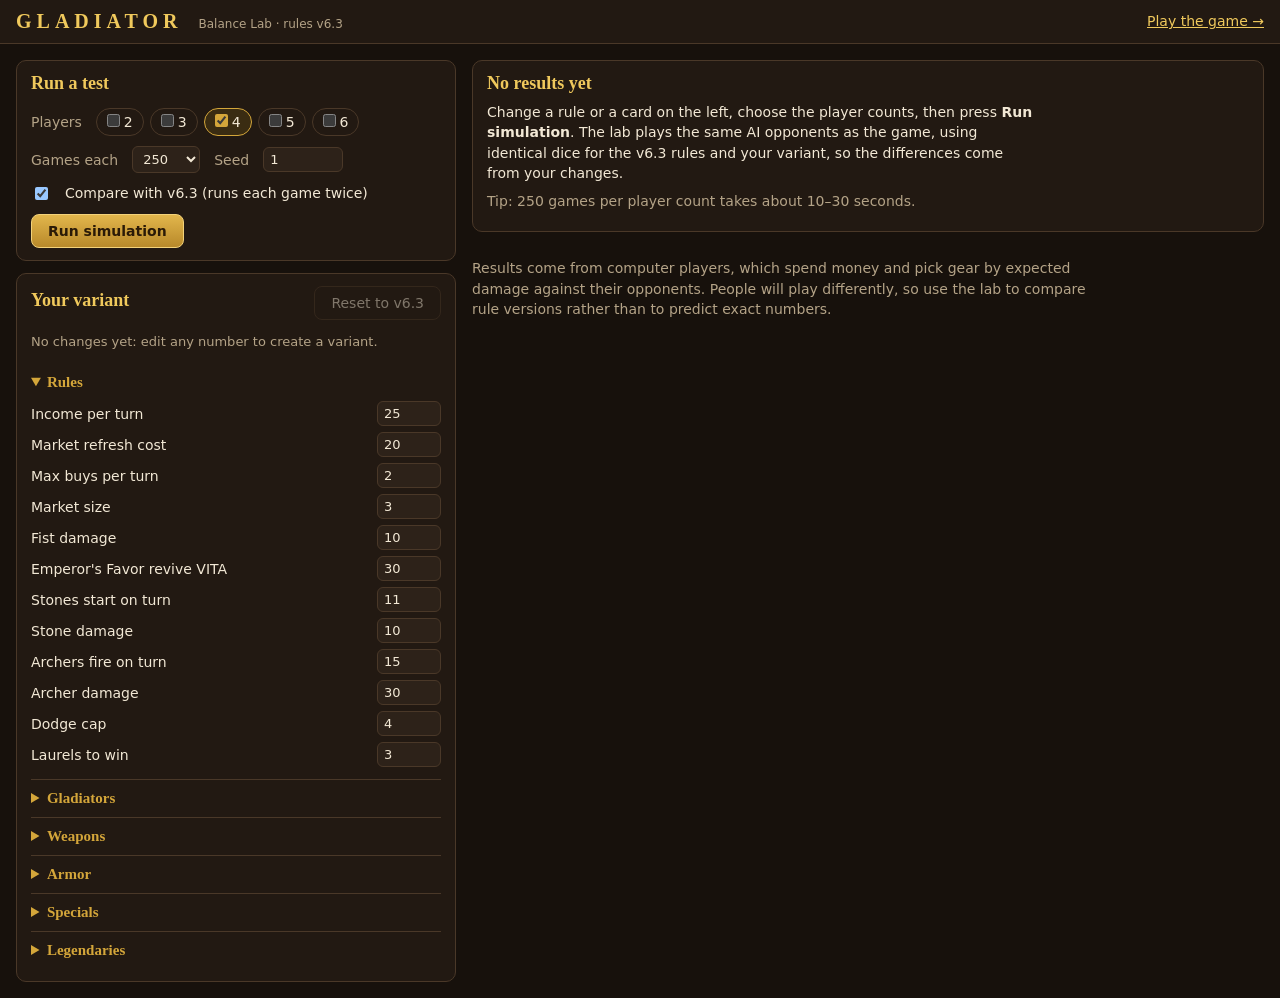
==== lab.html @ 1f02bc25 "Add balance lab and art folder lab.html runs AI-vs-AI games with edited rules and card stats and com" ====
<!doctype html>
<html lang="en">
<head>
  <meta charset="utf-8">
  <meta name="viewport" content="width=device-width, initial-scale=1, viewport-fit=cover">
  <title>Gladiator Balance Lab</title>
  <style id="lab-style">
    /* Layout: a two-column workbench, rule editor on the left, results on the right; one column on phones. */
    :root {
      color-scheme: dark;
      --bg: #17110c;
      --panel: #221912;
      --panel2: #2d2219;
      --line: #4a3828;
      --text: #f2e8d5;
      --muted: #b4a387;
      --bronze: #d4a63a;
      --bronze2: #f0c95c;
      --changed: #3a2c12;
      --s1: #3987e5;  /* v6.3 baseline */
      --s2: #d95926;  /* your variant */
      --up: #f0c95c;
      --down: #8fc2f0;
      --display: Georgia, 'Times New Roman', serif;
      --body: system-ui, -apple-system, 'Segoe UI', Roboto, sans-serif;
    }
    * { box-sizing: border-box; }
    body { margin: 0; background: var(--bg); color: var(--text); font: 14px/1.45 var(--body); }
    body::before { content: ''; position: fixed; inset: 0 0 auto; height: env(safe-area-inset-top, 0px); z-index: 10; background: var(--panel); }
    header.top { position: sticky; top: env(safe-area-inset-top, 0px); z-index: 5; background: var(--panel); border-bottom: 1px solid var(--line);
      display: flex; gap: 12px 20px; align-items: center; flex-wrap: wrap; padding-block: 10px;
      padding-left: max(16px, env(safe-area-inset-left, 0px)); padding-right: max(16px, env(safe-area-inset-right, 0px)); }
    .brand { font: bold 20px var(--display); letter-spacing: 5px; color: var(--bronze2); }
    .brand small { font: 12px var(--body); letter-spacing: 0; color: var(--muted); margin-left: 6px; }
    header .spacer { flex: 1; }
    a { color: var(--bronze2); }
    .layout { display: grid; grid-template-columns: minmax(320px, 440px) minmax(0, 1fr); gap: 16px; padding-block: 16px;
      padding-left: max(16px, env(safe-area-inset-left, 0px)); padding-right: max(16px, env(safe-area-inset-right, 0px)); }
    .side, .main { min-width: 0; display: flex; flex-direction: column; gap: 12px; }
    .card { background: var(--panel); border: 1px solid var(--line); border-radius: 10px; padding: 12px 14px; }
    h2 { font: bold 18px var(--display); color: var(--bronze2); margin: 0 0 4px; text-wrap: balance; }
    h3 { font: bold 16px var(--display); color: var(--bronze); margin: 0 0 6px; letter-spacing: 1px; }
    .muted { color: var(--muted); }
    .btn { font: bold 14px var(--body); background: linear-gradient(#e2b64c, #b8892a); color: #2a1a07; border: 1px solid #f3d27a; border-radius: 8px; padding: 8px 16px; cursor: pointer; }
    .btn:hover { filter: brightness(1.08); }
    .btn:disabled { opacity: .45; cursor: not-allowed; }
    .btn.ghost { background: transparent; color: var(--text); border-color: var(--line); font-weight: normal; }
    .btn:focus-visible, input:focus-visible, select:focus-visible, summary:focus-visible { outline: 2px solid var(--bronze2); outline-offset: 2px; }
    .run-ctl { display: flex; flex-direction: column; gap: 10px; }
    .row { display: flex; gap: 8px 14px; flex-wrap: wrap; align-items: center; }
    .pcs { display: flex; gap: 6px; flex-wrap: wrap; }
    .pcs label { border: 1px solid var(--line); border-radius: 16px; padding: 3px 10px; cursor: pointer; user-select: none; }
    .pcs input { accent-color: var(--bronze); margin: 0 4px 0 0; }
    .pcs label:has(input:checked) { border-color: var(--bronze); background: var(--changed); }
    select, input[type=number] { background: var(--panel2); color: var(--text); border: 1px solid var(--line); border-radius: 6px; padding: 4px 6px; font: 13px var(--body); font-variant-numeric: tabular-nums; }
    input[type=number] { width: 64px; }
    #seed { width: 80px; }
    .progress { position: relative; height: 22px; border-radius: 11px; background: var(--panel2); border: 1px solid var(--line); overflow: hidden; }
    .progress span { position: absolute; inset: 0 auto 0 0; width: 0; background: linear-gradient(90deg, #8a6418, var(--bronze)); transition: width .2s; }
    .progress b { position: relative; display: block; text-align: center; font-size: 12px; line-height: 20px; }
    #changes { font-size: 13px; }
    details { border-top: 1px solid var(--line); padding-block: 6px; }
    details:first-child { border-top: 0; }
    summary { cursor: pointer; font: bold 15px var(--display); color: var(--bronze); padding: 4px 0; }
    .pill { font: 11px var(--body); background: var(--changed); color: var(--bronze2); border: 1px solid #7a5a1c; border-radius: 10px; padding: 1px 7px; margin-left: 6px; vertical-align: middle; }
    .rules-grid { display: grid; grid-template-columns: minmax(0, 1fr) auto; gap: 6px 10px; align-items: center; padding: 6px 0; }
    .tbl-wrap { overflow-x: auto; }
    table { border-collapse: collapse; width: 100%; font-variant-numeric: tabular-nums; }
    table.edit th, table.edit td { padding: 3px 4px; text-align: left; border-bottom: 1px solid #33271c; white-space: nowrap; }
    table.edit thead th { font-size: 11px; text-transform: uppercase; letter-spacing: 1px; color: var(--muted); font-weight: normal; }
    table.edit tbody th { font-weight: normal; }
    table.edit input[type=number] { width: 56px; }
    .fld { display: inline-flex; align-items: center; gap: 4px; border-radius: 6px; }
    .fld.changed input { border-color: var(--bronze); background: var(--changed); color: var(--bronze2); }
    .fld .was { font-size: 10px; color: var(--muted); }
    .fld .pre { font-size: 11px; color: var(--muted); }
    .na { color: #5b4a37; }
    .empty-state { max-width: 62ch; }
    .empty-state p { margin: 8px 0; }
    .run-head { display: flex; gap: 12px; justify-content: space-between; align-items: flex-start; flex-wrap: wrap; }
    .run-head > div { min-width: 0; flex: 1 1 300px; }
    section.res { border-top: 1px solid var(--line); padding-top: 12px; margin-top: 12px; display: flex; flex-direction: column; gap: 8px; }
    .legend { display: flex; gap: 16px; font-size: 13px; }
    .legend span { display: inline-flex; align-items: center; gap: 6px; }
    .sw { width: 12px; height: 12px; border-radius: 3px; display: inline-block; }
    .sw.s1 { background: var(--s1); } .sw.s2 { background: var(--s2); }
    .chart { max-width: 720px; }
    svg.hist { width: 100%; height: auto; display: block; }
    svg .grid { stroke: #3a2d21; stroke-width: 1; }
    svg .base { stroke: #6b5638; stroke-width: 1; }
    svg .ax { fill: var(--muted); font: 11px var(--body); }
    svg .bar.s1 { fill: var(--s1); } svg .bar.s2 { fill: var(--s2); }
    svg .hit { fill: transparent; cursor: crosshair; }
    svg .hit:hover { fill: rgba(240, 201, 92, .08); }
    table.res-t th, table.res-t td { padding: 5px 8px; border-bottom: 1px solid #33271c; text-align: left; }
    table.res-t thead th { font-size: 11px; text-transform: uppercase; letter-spacing: 1px; color: var(--muted); font-weight: normal; }
    table.res-t tbody th { font-weight: normal; }
    table.res-t th[title] { text-decoration: underline dotted #6b5638; text-underline-offset: 3px; cursor: help; }
    .num { text-align: right !important; }
    .delta.up { color: var(--up); } .delta.down { color: var(--down); }
    .tag { font-size: 10px; border-radius: 8px; padding: 0 6px; margin-left: 6px; border: 1px solid; }
    .tag.hot { color: #ffb38a; border-color: #7a3c1e; } .tag.cold { color: #9cc7ee; border-color: #2d4c6b; }
    #tip { position: fixed; z-index: 30; background: #0e0a07; color: var(--text); border: 1px solid var(--line); border-radius: 6px; padding: 5px 8px; font-size: 12px; pointer-events: none; max-width: 260px; }
    #toast { position: fixed; bottom: calc(18px + env(safe-area-inset-bottom, 0px)); left: 50%; transform: translateX(-50%); background: #1f4a22; border: 1px solid #5fae5a; color: #fff; padding: 9px 14px; border-radius: 8px; z-index: 40; max-width: calc(100vw - 32px); }
    #copy-box { width: 100%; height: 160px; background: var(--panel2); color: var(--text); border: 1px solid var(--line); border-radius: 6px; font: 12px ui-monospace, monospace; }
    @media (max-width: 860px) { .layout { grid-template-columns: 1fr; } }
    @media (prefers-reduced-motion: reduce) { * { transition: none !important; } }
  </style>
</head>
<body>
  <header class="top">
    <div class="brand">GLADIATOR <small>Balance Lab · rules v6.3</small></div>
    <span class="spacer"></span>
    <a href="index.html" id="game-link">Play the game →</a>
  </header>

  <div class="layout">
    <aside class="side">
      <div class="card run-ctl">
        <h2>Run a test</h2>
        <div class="row"><span class="muted">Players</span>
          <div class="pcs">
            <label><input type="checkbox" name="pc" value="2">2</label>
            <label><input type="checkbox" name="pc" value="3">3</label>
            <label><input type="checkbox" name="pc" value="4" checked>4</label>
            <label><input type="checkbox" name="pc" value="5">5</label>
            <label><input type="checkbox" name="pc" value="6">6</label>
          </div>
        </div>
        <div class="row">
          <label for="games" class="muted">Games each</label>
          <select id="games"><option>50</option><option>100</option><option selected>250</option><option>500</option><option>1000</option></select>
          <label for="seed" class="muted" title="Same seed = same dice, so runs can be repeated exactly">Seed</label>
          <input type="number" id="seed" value="1" min="1" step="1">
        </div>
        <label class="row"><input type="checkbox" id="compare" checked> Compare with v6.3 (runs each game twice)</label>
        <div class="row">
          <button class="btn" id="btn-run">Run simulation</button>
          <button class="btn ghost" id="btn-stop" hidden>Stop</button>
        </div>
        <div class="progress" id="progress" hidden><span></span><b>Starting…</b></div>
      </div>

      <div class="card">
        <div class="row" style="justify-content:space-between">
          <h2>Your variant</h2>
          <button class="btn ghost" id="btn-reset">Reset to v6.3</button>
        </div>
        <p id="changes" class="muted"></p>
        <div id="editor"></div>
      </div>
    </aside>

    <main class="main">
      <div class="card" id="results"></div>
      <textarea id="copy-box" hidden aria-label="Results as text"></textarea>
      <p class="muted" style="max-width:70ch">Results come from computer players, which spend money and pick gear by expected damage against their opponents. People will play differently, so use the lab to compare rule versions rather than to predict exact numbers.</p>
    </main>
  </div>

  <div id="tip" hidden></div>
  <div id="toast" hidden></div>

  <script src="js/data.js"></script>
  <script src="js/engine.js"></script>
  <script src="js/ai.js"></script>
  <script src="js/lab.js"></script>
</body>
</html>
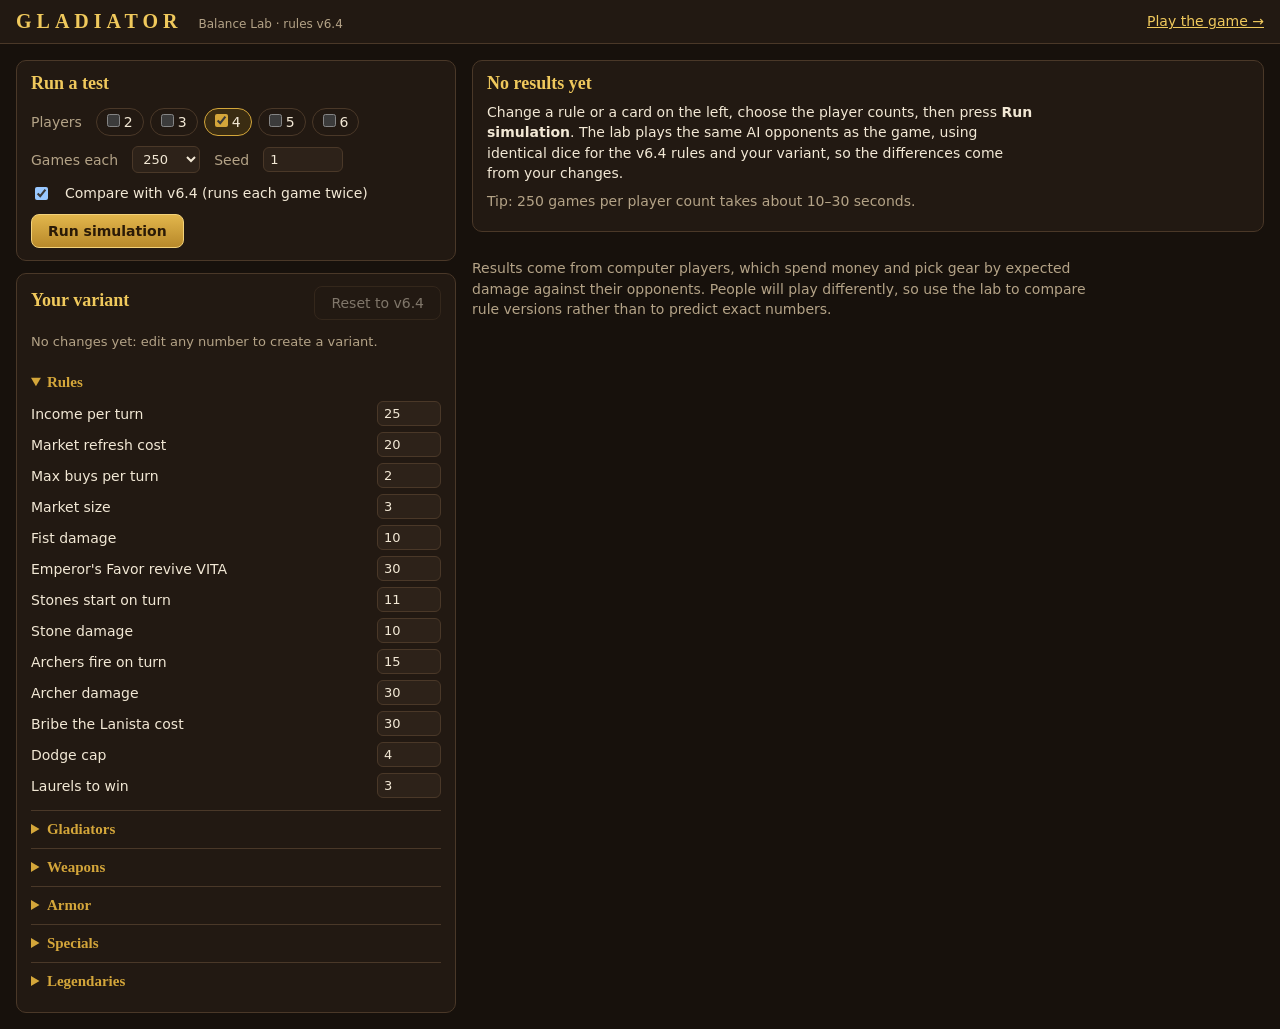
==== commit 75d39cd8: "Update to rules v6.4: Bribe the Lanista Before drawing an Attack card, a living Gladiator may pay 30" ====
--- a/lab.html
+++ b/lab.html
@@ -17,7 +17,7 @@
       --bronze: #d4a63a;
       --bronze2: #f0c95c;
       --changed: #3a2c12;
-      --s1: #3987e5;  /* v6.3 baseline */
+      --s1: #3987e5;  /* v6.4 baseline */
       --s2: #d95926;  /* your variant */
       --up: #f0c95c;
       --down: #8fc2f0;
@@ -109,7 +109,7 @@
 </head>
 <body>
   <header class="top">
-    <div class="brand">GLADIATOR <small>Balance Lab · rules v6.3</small></div>
+    <div class="brand">GLADIATOR <small>Balance Lab · rules v6.4</small></div>
     <span class="spacer"></span>
     <a href="index.html" id="game-link">Play the game →</a>
   </header>
@@ -133,7 +133,7 @@
           <label for="seed" class="muted" title="Same seed = same dice, so runs can be repeated exactly">Seed</label>
           <input type="number" id="seed" value="1" min="1" step="1">
         </div>
-        <label class="row"><input type="checkbox" id="compare" checked> Compare with v6.3 (runs each game twice)</label>
+        <label class="row"><input type="checkbox" id="compare" checked> Compare with v6.4 (runs each game twice)</label>
         <div class="row">
           <button class="btn" id="btn-run">Run simulation</button>
           <button class="btn ghost" id="btn-stop" hidden>Stop</button>
@@ -144,7 +144,7 @@
       <div class="card">
         <div class="row" style="justify-content:space-between">
           <h2>Your variant</h2>
-          <button class="btn ghost" id="btn-reset">Reset to v6.3</button>
+          <button class="btn ghost" id="btn-reset">Reset to v6.4</button>
         </div>
         <p id="changes" class="muted"></p>
         <div id="editor"></div>
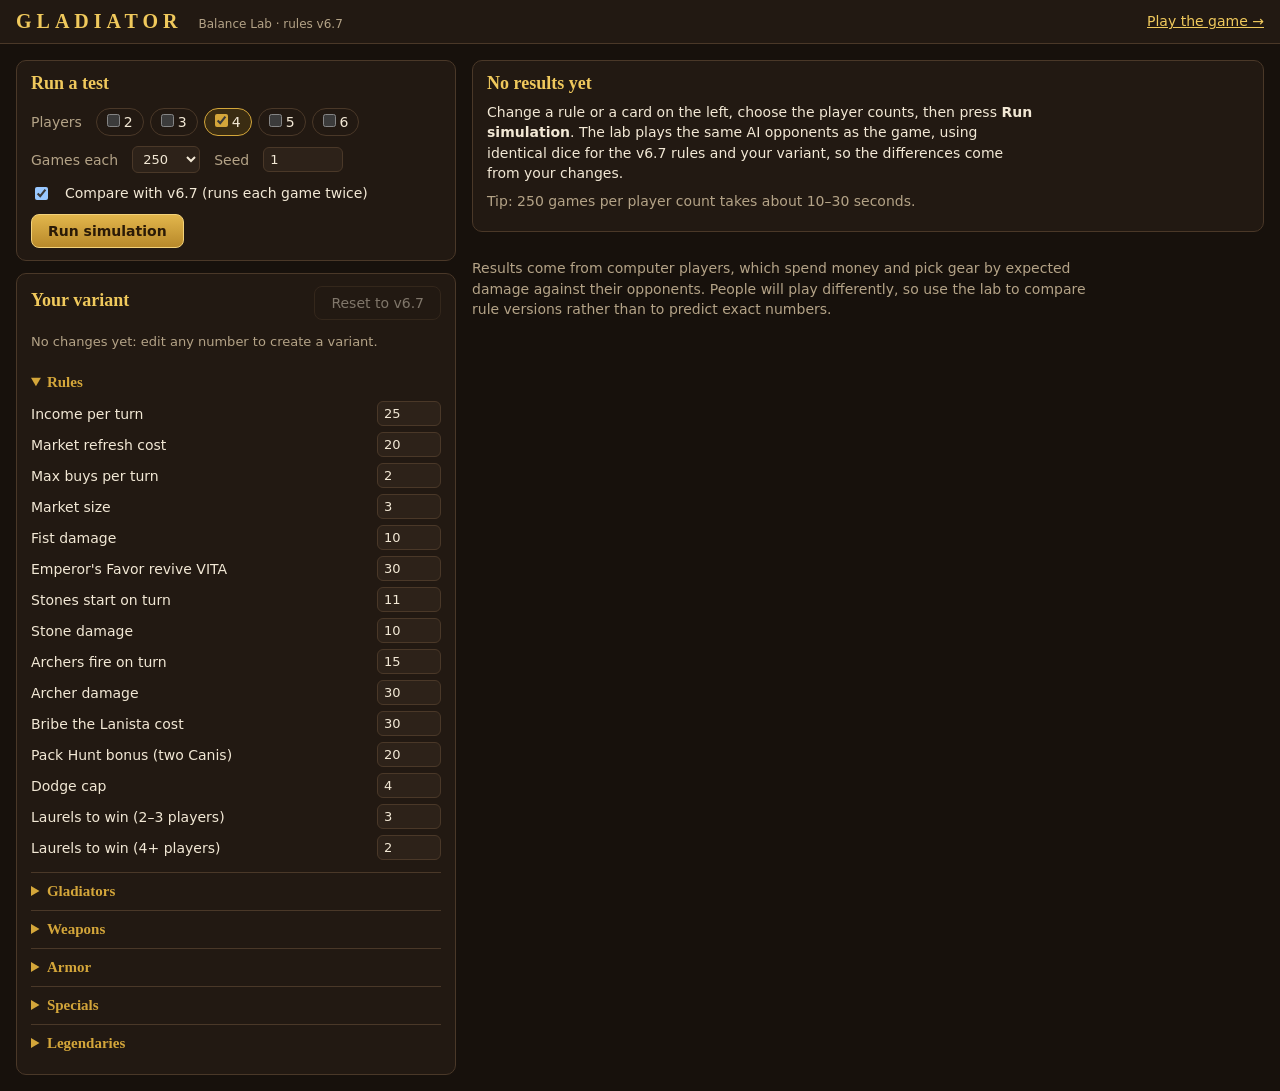
==== commit 3c9ac7b5: "Update to rules v6.7 and the Pack Hunt Canis card The v6.7 manual includes the playtest changes made" ====
--- a/lab.html
+++ b/lab.html
@@ -17,7 +17,7 @@
       --bronze: #d4a63a;
       --bronze2: #f0c95c;
       --changed: #3a2c12;
-      --s1: #3987e5;  /* v6.4 baseline */
+      --s1: #3987e5;  /* v6.7 baseline */
       --s2: #d95926;  /* your variant */
       --up: #f0c95c;
       --down: #8fc2f0;
@@ -109,7 +109,7 @@
 </head>
 <body>
   <header class="top">
-    <div class="brand">GLADIATOR <small>Balance Lab · rules v6.4</small></div>
+    <div class="brand">GLADIATOR <small>Balance Lab · rules v6.7</small></div>
     <span class="spacer"></span>
     <a href="index.html" id="game-link">Play the game →</a>
   </header>
@@ -133,7 +133,7 @@
           <label for="seed" class="muted" title="Same seed = same dice, so runs can be repeated exactly">Seed</label>
           <input type="number" id="seed" value="1" min="1" step="1">
         </div>
-        <label class="row"><input type="checkbox" id="compare" checked> Compare with v6.4 (runs each game twice)</label>
+        <label class="row"><input type="checkbox" id="compare" checked> Compare with v6.7 (runs each game twice)</label>
         <div class="row">
           <button class="btn" id="btn-run">Run simulation</button>
           <button class="btn ghost" id="btn-stop" hidden>Stop</button>
@@ -144,7 +144,7 @@
       <div class="card">
         <div class="row" style="justify-content:space-between">
           <h2>Your variant</h2>
-          <button class="btn ghost" id="btn-reset">Reset to v6.4</button>
+          <button class="btn ghost" id="btn-reset">Reset to v6.7</button>
         </div>
         <p id="changes" class="muted"></p>
         <div id="editor"></div>
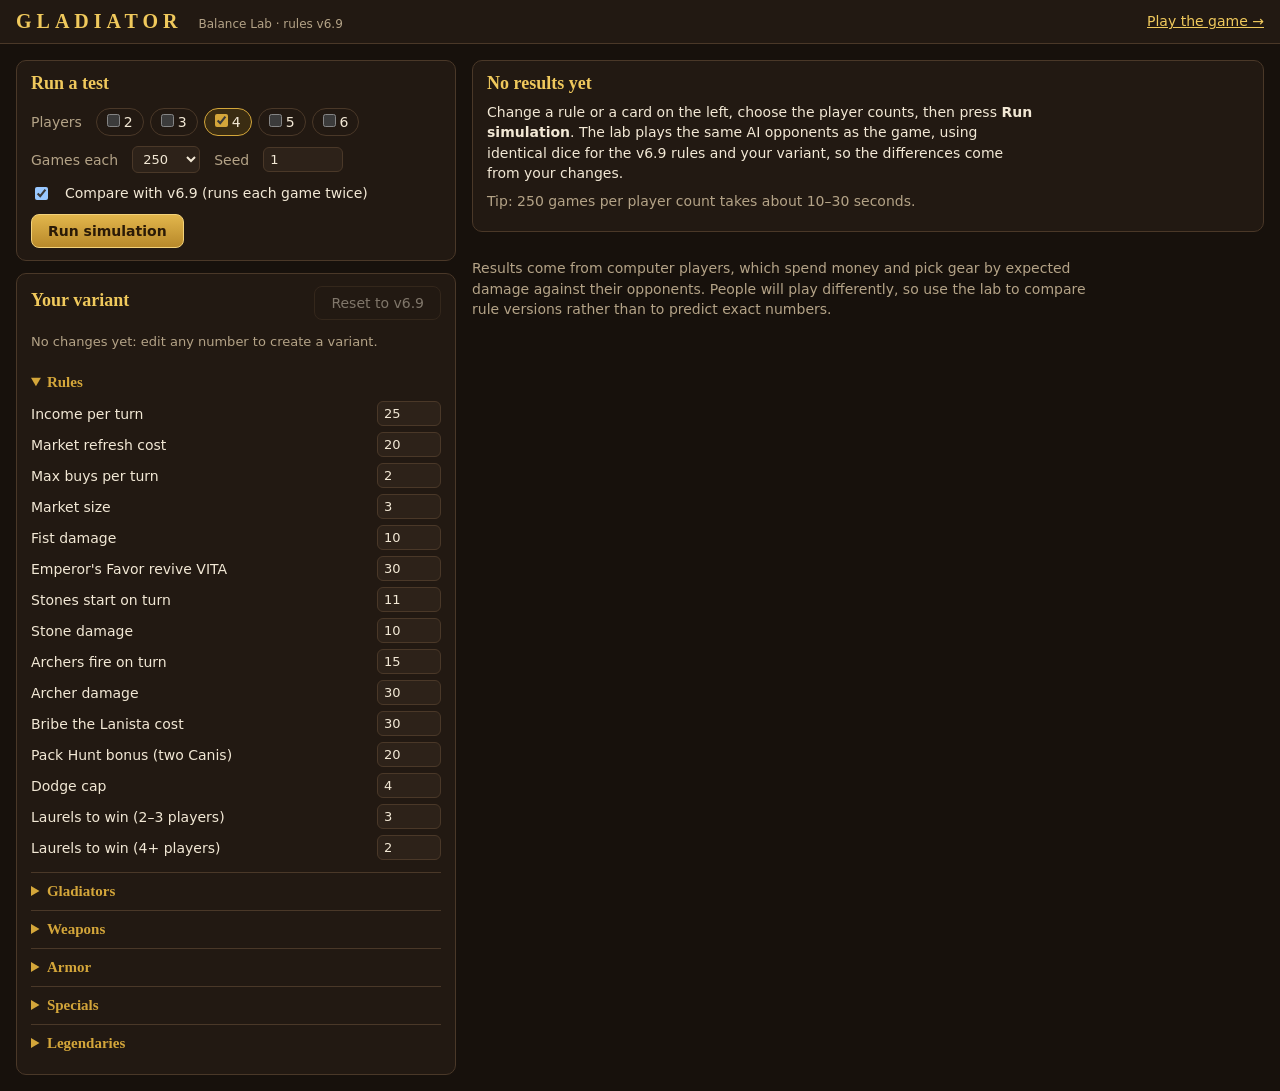
==== commit add36fa2: "Rules v6.9: Cerberus joins Pack Hunt; new Canis card Pack Hunt now counts hounds: two of Canis or Ce" ====
--- a/lab.html
+++ b/lab.html
@@ -17,7 +17,7 @@
       --bronze: #d4a63a;
       --bronze2: #f0c95c;
       --changed: #3a2c12;
-      --s1: #3987e5;  /* v6.7 baseline */
+      --s1: #3987e5;  /* v6.9 baseline */
       --s2: #d95926;  /* your variant */
       --up: #f0c95c;
       --down: #8fc2f0;
@@ -109,7 +109,7 @@
 </head>
 <body>
   <header class="top">
-    <div class="brand">GLADIATOR <small>Balance Lab · rules v6.7</small></div>
+    <div class="brand">GLADIATOR <small>Balance Lab · rules v6.9</small></div>
     <span class="spacer"></span>
     <a href="index.html" id="game-link">Play the game →</a>
   </header>
@@ -133,7 +133,7 @@
           <label for="seed" class="muted" title="Same seed = same dice, so runs can be repeated exactly">Seed</label>
           <input type="number" id="seed" value="1" min="1" step="1">
         </div>
-        <label class="row"><input type="checkbox" id="compare" checked> Compare with v6.7 (runs each game twice)</label>
+        <label class="row"><input type="checkbox" id="compare" checked> Compare with v6.9 (runs each game twice)</label>
         <div class="row">
           <button class="btn" id="btn-run">Run simulation</button>
           <button class="btn ghost" id="btn-stop" hidden>Stop</button>
@@ -144,7 +144,7 @@
       <div class="card">
         <div class="row" style="justify-content:space-between">
           <h2>Your variant</h2>
-          <button class="btn ghost" id="btn-reset">Reset to v6.7</button>
+          <button class="btn ghost" id="btn-reset">Reset to v6.9</button>
         </div>
         <p id="changes" class="muted"></p>
         <div id="editor"></div>
